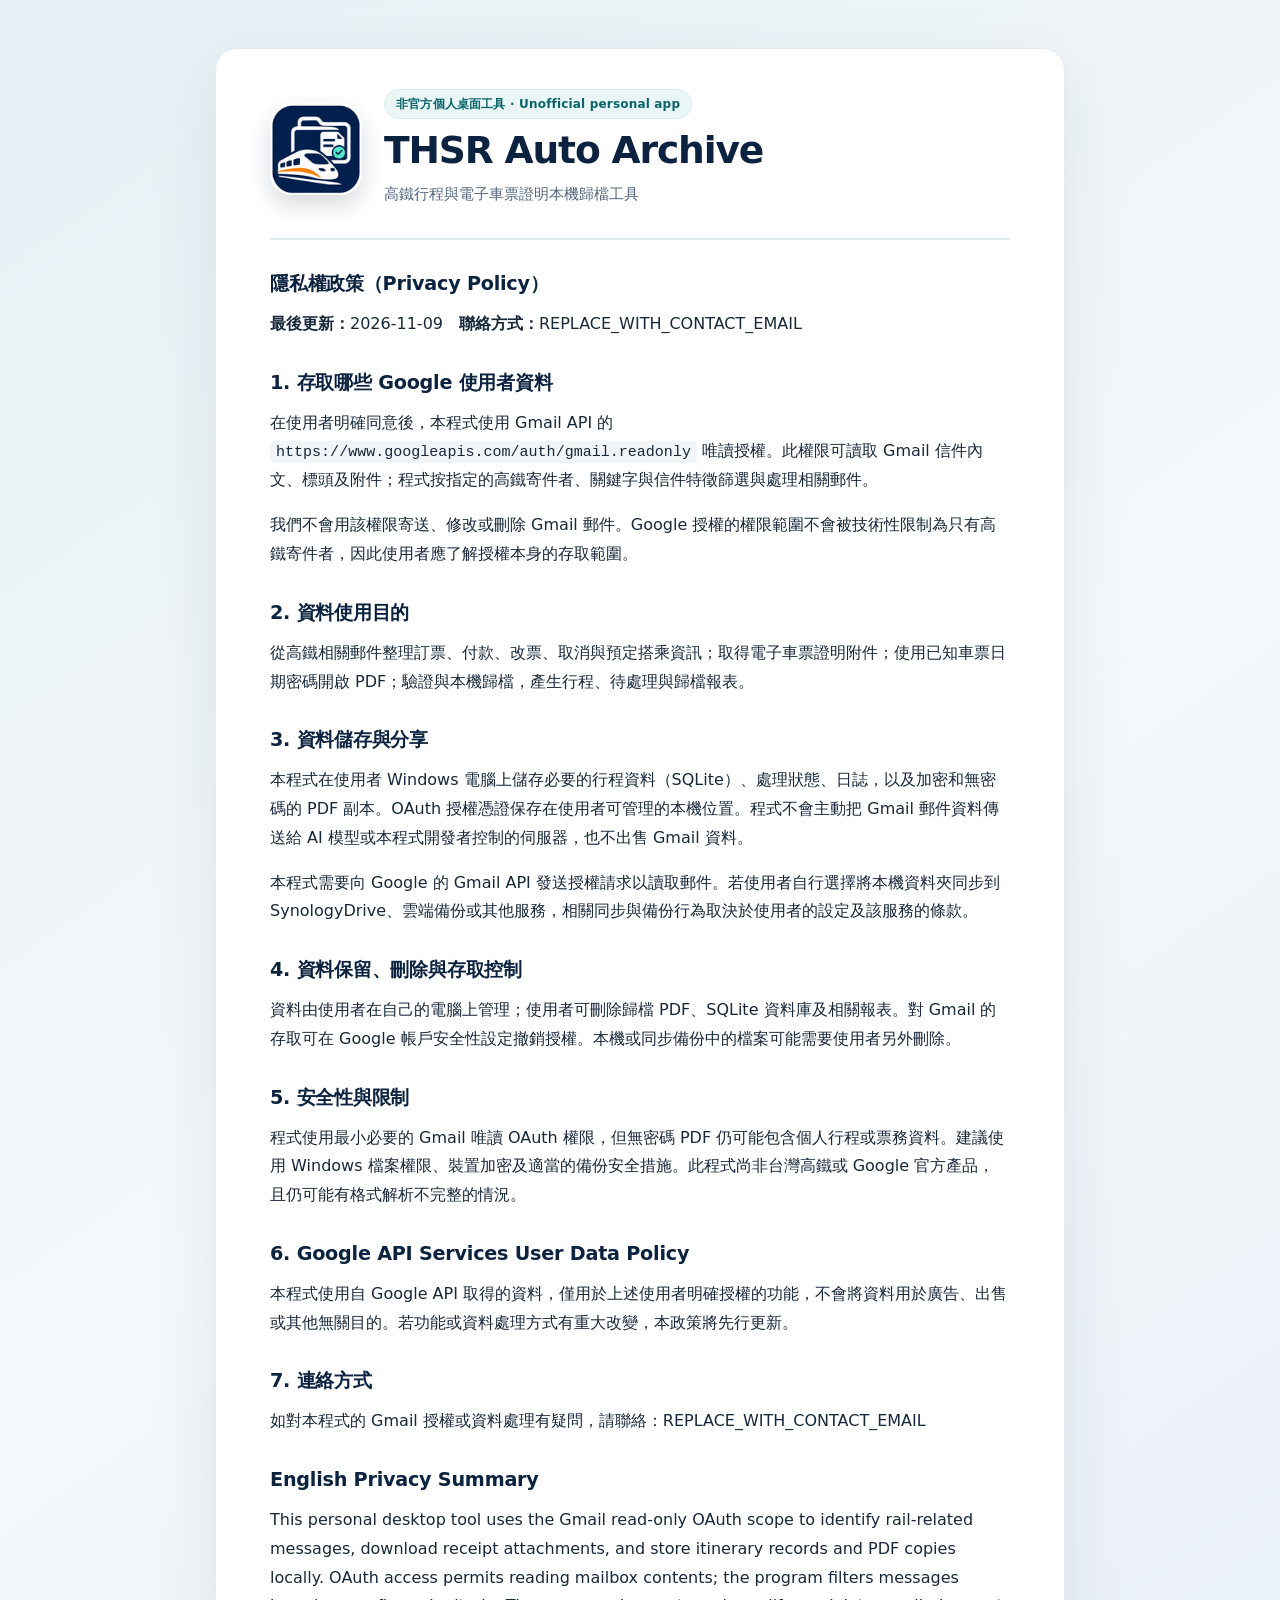
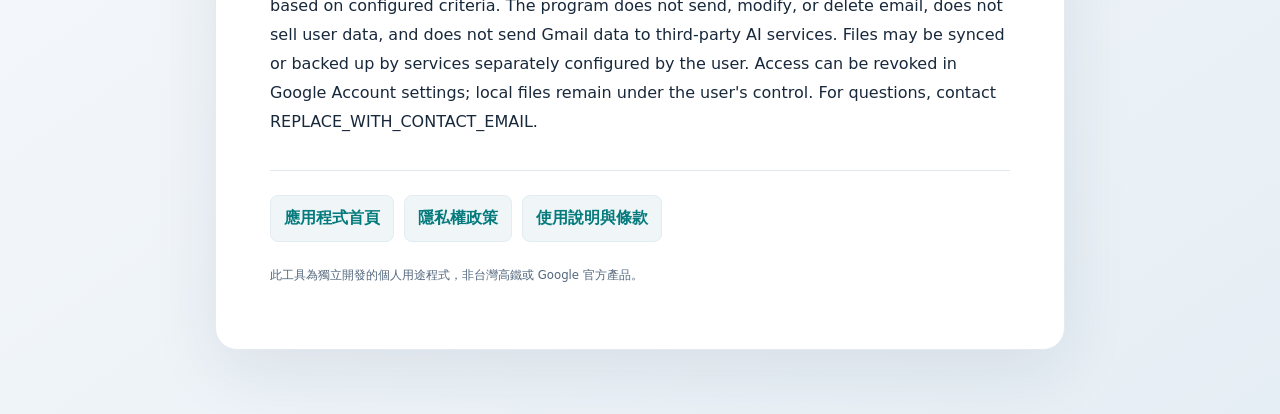
==== privacy.html @ eccc4be4 "Add files via upload" ====
<!doctype html>
<html lang="zh-Hant">
<head>
<meta charset="UTF-8">
<meta name="viewport" content="width=device-width, initial-scale=1">
<meta name="robots" content="index,follow">
<!-- For Google Search Console URL-prefix verification, insert the HTML meta verification tag here. -->
<title>隱私權政策 — THSR Auto Archive</title>
<link rel="stylesheet" href="style.css">
<meta name="theme-color" content="#0b2340">
<link rel="icon" href="THSR_Auto_Archive_Logo_120x120.png" type="image/png">
</head><body><main>
<header><img src="THSR_Auto_Archive_Logo_120x120.png" alt="THSR Auto Archive icon"><div><span class="tag">非官方個人桌面工具 · Unofficial personal app</span><h1>THSR Auto Archive</h1><small>高鐵行程與電子車票證明本機歸檔工具</small></div></header>
<h2>隱私權政策（Privacy Policy）</h2>
<p><strong>最後更新：</strong>2026-11-09　<strong>聯絡方式：</strong>REPLACE_WITH_CONTACT_EMAIL</p>
<h2>1. 存取哪些 Google 使用者資料</h2>
<p>在使用者明確同意後，本程式使用 Gmail API 的 <code>https://www.googleapis.com/auth/gmail.readonly</code> 唯讀授權。此權限可讀取 Gmail 信件內文、標頭及附件；程式按指定的高鐵寄件者、關鍵字與信件特徵篩選與處理相關郵件。</p>
<p>我們不會用該權限寄送、修改或刪除 Gmail 郵件。Google 授權的權限範圍不會被技術性限制為只有高鐵寄件者，因此使用者應了解授權本身的存取範圍。</p>
<h2>2. 資料使用目的</h2>
<p>從高鐵相關郵件整理訂票、付款、改票、取消與預定搭乘資訊；取得電子車票證明附件；使用已知車票日期密碼開啟 PDF；驗證與本機歸檔，產生行程、待處理與歸檔報表。</p>
<h2>3. 資料儲存與分享</h2>
<p>本程式在使用者 Windows 電腦上儲存必要的行程資料（SQLite）、處理狀態、日誌，以及加密和無密碼的 PDF 副本。OAuth 授權憑證保存在使用者可管理的本機位置。程式不會主動把 Gmail 郵件資料傳送給 AI 模型或本程式開發者控制的伺服器，也不出售 Gmail 資料。</p>
<p>本程式需要向 Google 的 Gmail API 發送授權請求以讀取郵件。若使用者自行選擇將本機資料夾同步到 SynologyDrive、雲端備份或其他服務，相關同步與備份行為取決於使用者的設定及該服務的條款。</p>
<h2>4. 資料保留、刪除與存取控制</h2>
<p>資料由使用者在自己的電腦上管理；使用者可刪除歸檔 PDF、SQLite 資料庫及相關報表。對 Gmail 的存取可在 Google 帳戶安全性設定撤銷授權。本機或同步備份中的檔案可能需要使用者另外刪除。</p>
<h2>5. 安全性與限制</h2>
<p>程式使用最小必要的 Gmail 唯讀 OAuth 權限，但無密碼 PDF 仍可能包含個人行程或票務資料。建議使用 Windows 檔案權限、裝置加密及適當的備份安全措施。此程式尚非台灣高鐵或 Google 官方產品，且仍可能有格式解析不完整的情況。</p>
<h2>6. Google API Services User Data Policy</h2>
<p>本程式使用自 Google API 取得的資料，僅用於上述使用者明確授權的功能，不會將資料用於廣告、出售或其他無關目的。若功能或資料處理方式有重大改變，本政策將先行更新。</p>
<h2>7. 連絡方式</h2>
<p>如對本程式的 Gmail 授權或資料處理有疑問，請聯絡：REPLACE_WITH_CONTACT_EMAIL</p>
<h2>English Privacy Summary</h2>
<p>This personal desktop tool uses the Gmail read-only OAuth scope to identify rail-related messages, download receipt attachments, and store itinerary records and PDF copies locally. OAuth access permits reading mailbox contents; the program filters messages based on configured criteria. The program does not send, modify, or delete email, does not sell user data, and does not send Gmail data to third-party AI services. Files may be synced or backed up by services separately configured by the user. Access can be revoked in Google Account settings; local files remain under the user's control. For questions, contact REPLACE_WITH_CONTACT_EMAIL.</p>

<nav><a href="index.html">應用程式首頁</a><a href="privacy.html">隱私權政策</a><a href="terms.html">使用說明與條款</a></nav>
<p class="muted"><small>此工具為獨立開發的個人用途程式，非台灣高鐵或 Google 官方產品。</small></p>
</main></body></html>
---- style.css ----
:root{color-scheme:light;--navy:#0b2340;--navy2:#142d4b;--ink:#18283b;--muted:#53677d;--line:#dfe8ef;--teal:#047a7c;--orange:#e88932;--cream:#f7fbfd;--soft:#eaf6f5}
*,*::before,*::after{box-sizing:border-box}
html{scroll-behavior:smooth}
body{margin:0;background:linear-gradient(145deg,#e6f0f4 0%,#f5f8fb 48%,#e6eef5 100%);color:var(--ink);font-family:system-ui,-apple-system,BlinkMacSystemFont,"Noto Sans TC","Microsoft JhengHei",sans-serif;line-height:1.8;min-height:100vh}
main{max-width:850px;margin:48px auto 64px;padding:40px 54px 46px;background:#fff;border:1px solid #e3ebf1;border-radius:22px;box-shadow:0 20px 68px rgba(18,45,72,.09)}
header{display:flex;gap:22px;align-items:center;padding:0 0 29px;margin:0 0 31px;border-bottom:2px solid var(--line)}
header img{width:92px;height:92px;border-radius:22px;object-fit:cover;box-shadow:0 10px 22px rgba(6,24,44,.16);flex:none}
h1{font-size:clamp(1.65rem,3.6vw,2.35rem);line-height:1.23;letter-spacing:-.03em;color:var(--navy);margin:8px 0 7px;font-weight:800}
h2{margin:31px 0 12px;font-size:1.2rem;line-height:1.4;letter-spacing:-.012em;color:var(--navy);font-weight:750}
h2:first-of-type{margin-top:0}
p{margin:12px 0 16px;font-size:1rem}ul{margin:12px 0 18px;padding-left:24px}li{padding:3px 0}li::marker{color:var(--teal)}
header small{font-size:.95rem;color:var(--muted)}.tag{display:inline-block;font-weight:650;font-size:.75rem;line-height:1.5;letter-spacing:.015em;padding:5px 11px;background:var(--soft);color:#08646b;border:1px solid #d5eceb;border-radius:20px}
a{color:var(--teal);text-decoration-thickness:1px;text-underline-offset:3px}a:hover{color:#054d55}a:focus-visible{outline:3px solid var(--orange);outline-offset:4px;border-radius:3px}
code{font-size:.94em;background:#f1f5f8;padding:2px 6px;border-radius:5px;word-break:break-word}
nav{display:flex;gap:10px;flex-wrap:wrap;border-top:1px solid var(--line);padding-top:24px;margin-top:34px}
nav a{display:inline-flex;align-items:center;border-radius:8px;text-decoration:none;font-weight:670;padding:8px 13px;background:#f0f6f8;border:1px solid #e3ecf2}
nav a:hover{background:#e8f2f3}
.muted{color:var(--muted);font-size:.88rem;margin-top:20px}
@media(max-width:670px){main{margin:0;min-height:100vh;padding:27px 23px 36px;border-radius:0;border:0}header{gap:16px;align-items:flex-start}header img{width:67px;height:67px;border-radius:15px}header small{font-size:.84rem}h1{margin:6px 0 4px}p,li{font-size:.96rem}}
@media(prefers-reduced-motion:reduce){html{scroll-behavior:auto}}
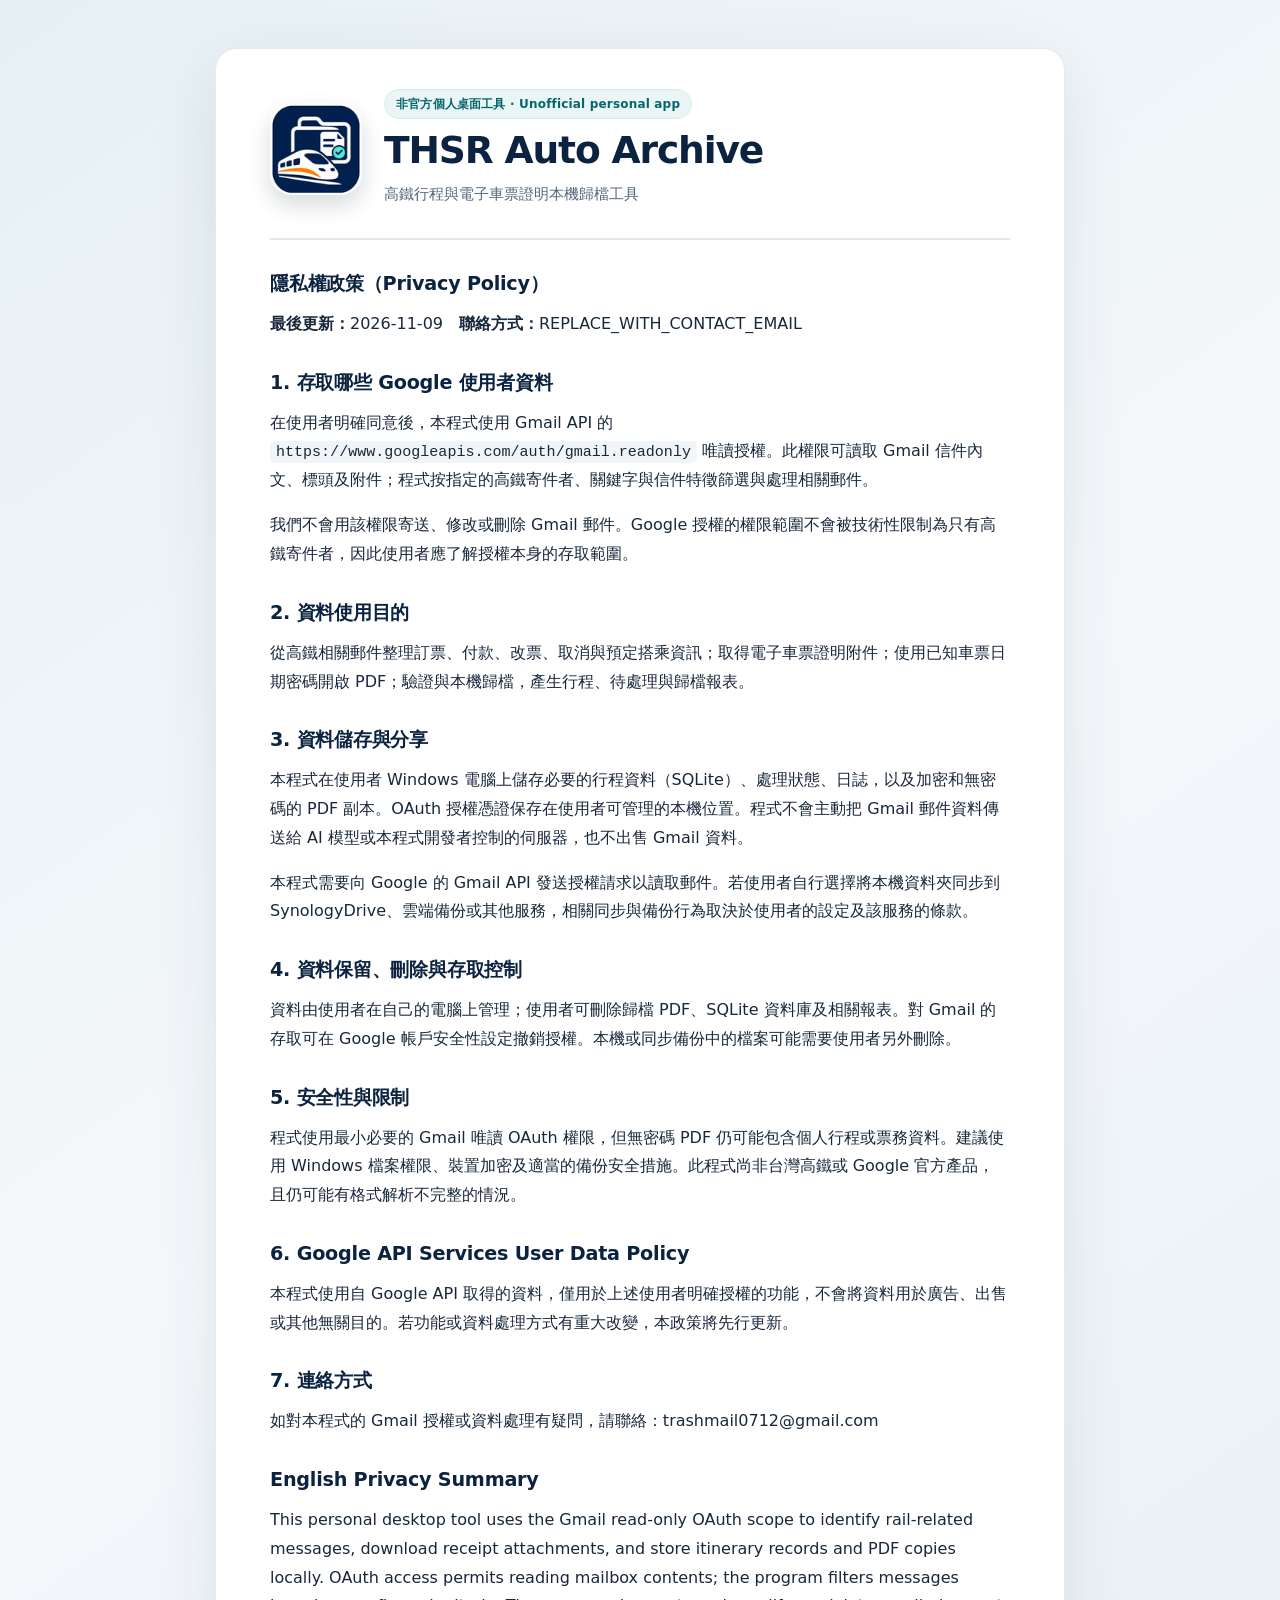
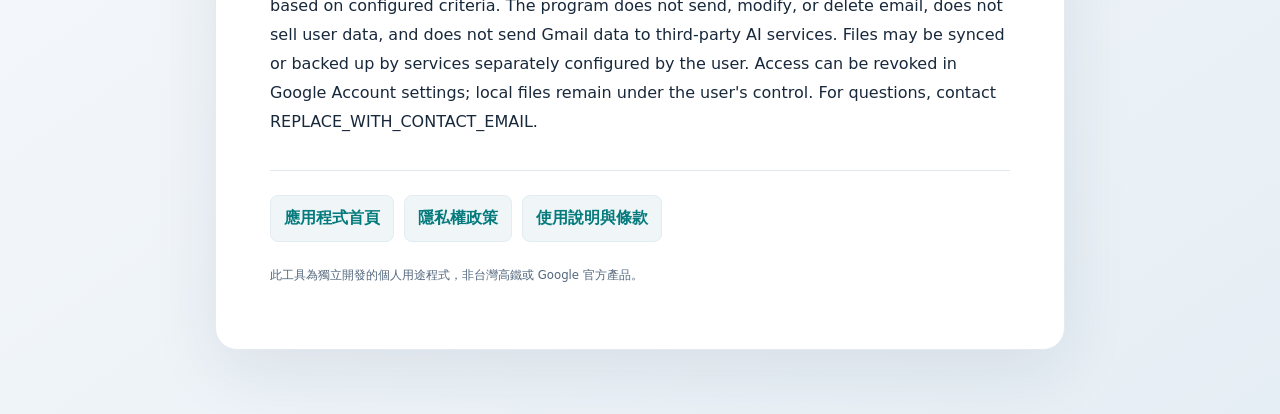
==== commit 1c2b63d7: "Update privacy.html" ====
--- a/privacy.html
+++ b/privacy.html
@@ -28,7 +28,7 @@
 <h2>6. Google API Services User Data Policy</h2>
 <p>本程式使用自 Google API 取得的資料，僅用於上述使用者明確授權的功能，不會將資料用於廣告、出售或其他無關目的。若功能或資料處理方式有重大改變，本政策將先行更新。</p>
 <h2>7. 連絡方式</h2>
-<p>如對本程式的 Gmail 授權或資料處理有疑問，請聯絡：REPLACE_WITH_CONTACT_EMAIL</p>
+<p>如對本程式的 Gmail 授權或資料處理有疑問，請聯絡：trashmail0712@gmail.com</p>
 <h2>English Privacy Summary</h2>
 <p>This personal desktop tool uses the Gmail read-only OAuth scope to identify rail-related messages, download receipt attachments, and store itinerary records and PDF copies locally. OAuth access permits reading mailbox contents; the program filters messages based on configured criteria. The program does not send, modify, or delete email, does not sell user data, and does not send Gmail data to third-party AI services. Files may be synced or backed up by services separately configured by the user. Access can be revoked in Google Account settings; local files remain under the user's control. For questions, contact REPLACE_WITH_CONTACT_EMAIL.</p>
 
